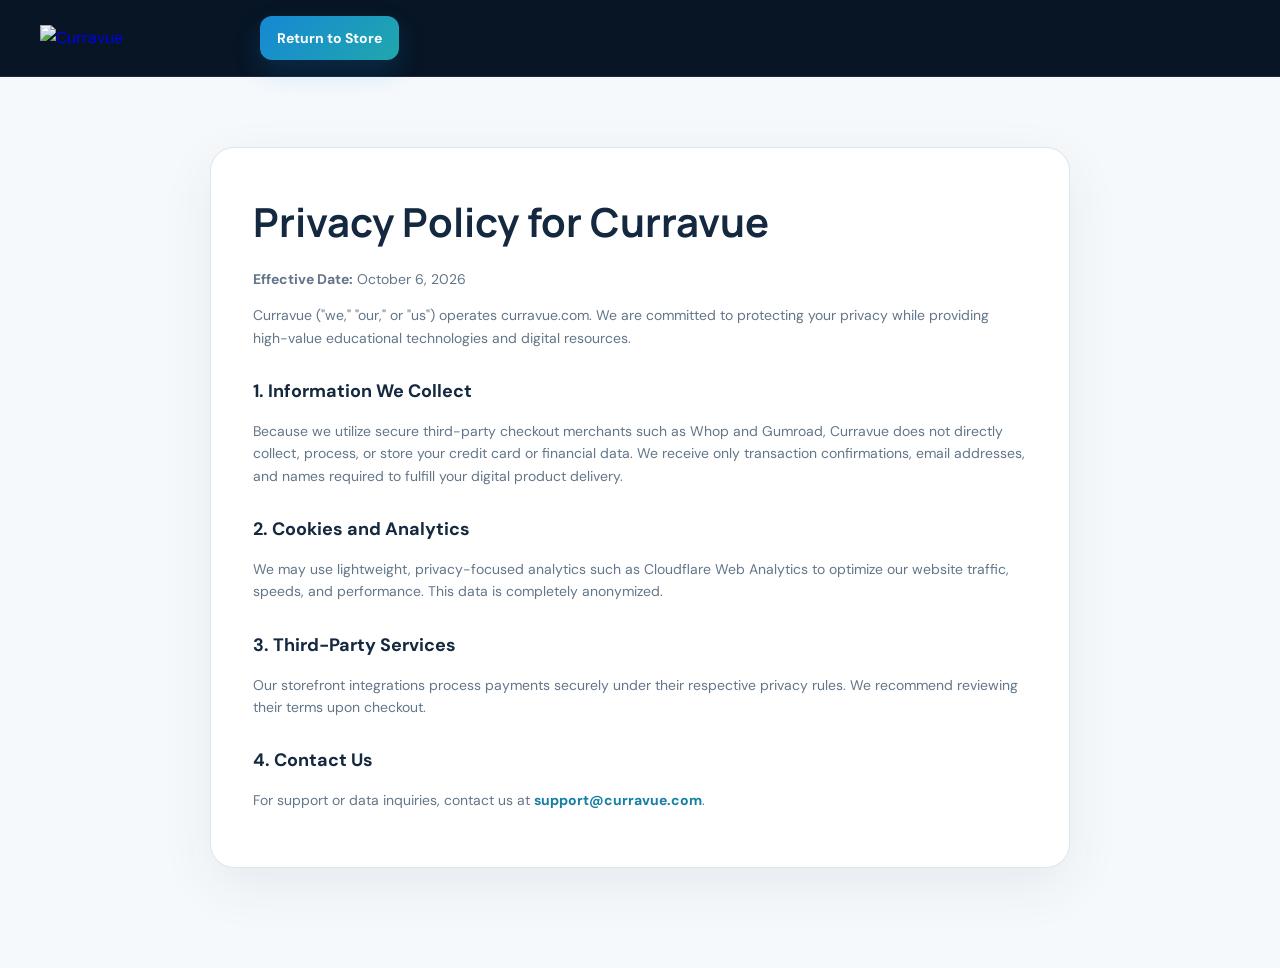
==== privacy.html @ 98f33135 "Add files via upload" ====
<!DOCTYPE html>
<html lang="en">
<head>
  <meta charset="UTF-8">
  <meta name="viewport" content="width=device-width, initial-scale=1.0">
  <title>Privacy Policy | Curravue</title>
  <link rel="preconnect" href="https://fonts.googleapis.com">
  <link rel="preconnect" href="https://fonts.gstatic.com" crossorigin>
  <link href="https://fonts.googleapis.com/css2?family=DM+Sans:wght@400;500;600;700&family=Manrope:wght@600;700;800&display=swap" rel="stylesheet">
  <link rel="stylesheet" href="styles.css">
</head>
<body class="legal-page">
  <header class="legal-header">
    <div class="container header-inner">
      <a class="brand" href="index.html"><img src="assets/curravue-logo.png" alt="Curravue"></a>
      <a class="header-cta" href="index.html">Return to Store</a>
    </div>
  </header>

  <main class="legal-main">
    <div class="container">
      <article class="legal-document">
        <h1>Privacy Policy for Curravue</h1>
        <p><strong>Effective Date:</strong> October 6, 2026</p>
        <p>Curravue ("we," "our," or "us") operates curravue.com. We are committed to protecting your privacy while providing high-value educational technologies and digital resources.</p>

        <h2>1. Information We Collect</h2>
        <p>Because we utilize secure third-party checkout merchants such as Whop and Gumroad, Curravue does not directly collect, process, or store your credit card or financial data. We receive only transaction confirmations, email addresses, and names required to fulfill your digital product delivery.</p>

        <h2>2. Cookies and Analytics</h2>
        <p>We may use lightweight, privacy-focused analytics such as Cloudflare Web Analytics to optimize our website traffic, speeds, and performance. This data is completely anonymized.</p>

        <h2>3. Third-Party Services</h2>
        <p>Our storefront integrations process payments securely under their respective privacy rules. We recommend reviewing their terms upon checkout.</p>

        <h2>4. Contact Us</h2>
        <p>For support or data inquiries, contact us at <a href="mailto:support@curravue.com">support@curravue.com</a>.</p>
      </article>
    </div>
  </main>
</body>
</html>
---- styles.css ----
:root{
  --bg:#071525;
  --bg-soft:#0b1d31;
  --surface:#0f253d;
  --surface-2:#112b47;
  --surface-light:#f6f9fc;
  --white:#ffffff;
  --ink:#eaf2f8;
  --muted:#9db0c2;
  --dark-ink:#102238;
  --dark-muted:#607286;
  --blue:#0b4a86;
  --blue-bright:#1688d4;
  --teal:#20a7ad;
  --teal-light:#6dd4cf;
  --sage:#a7b98f;
  --line:rgba(255,255,255,.10);
  --line-light:#dbe5ee;
  --shadow:0 24px 70px rgba(2,10,18,.32);
  --radius-xl:30px;
  --radius-lg:22px;
  --radius-md:16px;
  --container:1200px;
}

*{box-sizing:border-box}
html{scroll-behavior:smooth}
body{
  margin:0;
  font-family:"DM Sans",system-ui,sans-serif;
  background:var(--bg);
  color:var(--ink);
  line-height:1.6;
}
button,select,a{font:inherit}
button{cursor:pointer}
a{text-decoration:none}
img{max-width:100%;display:block}
svg{display:block}

.container{
  width:min(calc(100% - 40px),var(--container));
  margin-inline:auto;
}

.site-header{
  position:sticky;
  top:0;
  z-index:30;
  background:rgba(7,21,37,.88);
  backdrop-filter:blur(18px);
  border-bottom:1px solid var(--line);
}

.header-inner{
  min-height:82px;
  display:flex;
  align-items:center;
  gap:30px;
}

.brand img{
  width:190px;
  height:auto;
}

.primary-nav{
  display:flex;
  align-items:center;
  gap:28px;
  margin-left:auto;
}

.primary-nav a{
  color:#cbd8e4;
  font-size:14px;
  font-weight:600;
  transition:.2s ease;
}

.primary-nav a:hover{color:var(--white)}

.header-cta{
  color:var(--white);
  background:linear-gradient(135deg,var(--blue-bright),var(--teal));
  padding:11px 17px;
  border-radius:12px;
  font-size:14px;
  font-weight:700;
  box-shadow:0 12px 28px rgba(22,136,212,.2);
}

.mobile-toggle{
  display:none;
  margin-left:auto;
  width:42px;
  height:42px;
  border:1px solid var(--line);
  background:rgba(255,255,255,.04);
  border-radius:12px;
  padding:10px;
}

.mobile-toggle span{
  display:block;
  height:2px;
  background:#fff;
  margin:4px 0;
  border-radius:10px;
}

.hero{
  position:relative;
  overflow:hidden;
  padding:92px 0 84px;
  background:
    radial-gradient(circle at 88% 15%,rgba(32,167,173,.18),transparent 27%),
    radial-gradient(circle at 30% 110%,rgba(22,136,212,.18),transparent 30%);
}

.hero-grid{
  position:relative;
  z-index:2;
  display:grid;
  grid-template-columns:1.05fr .95fr;
  gap:70px;
  align-items:center;
}

.eyebrow,.section-kicker{
  display:inline-block;
  color:#72d4d3;
  font-size:12px;
  font-weight:800;
  text-transform:uppercase;
  letter-spacing:1.4px;
}

.hero h1,
.section-heading h2,
.value-copy h2,
.licensing-heading h2,
.support-panel h2{
  font-family:"Manrope",sans-serif;
  letter-spacing:-.04em;
}

.hero h1{
  margin:14px 0 20px;
  max-width:720px;
  font-size:clamp(44px,6vw,78px);
  line-height:1.02;
  color:#fff;
}

.hero-lead{
  max-width:680px;
  margin:0;
  color:#b8c7d5;
  font-size:19px;
  line-height:1.7;
}

.hero-actions{
  display:flex;
  flex-wrap:wrap;
  gap:12px;
  margin-top:30px;
}

.button{
  border:0;
  border-radius:13px;
  padding:13px 18px;
  font-weight:800;
  transition:transform .2s ease,box-shadow .2s ease,background .2s ease;
}

.button:hover{transform:translateY(-2px)}

.button-primary{
  color:#fff;
  background:linear-gradient(135deg,var(--blue-bright),var(--teal));
  box-shadow:0 12px 30px rgba(18,124,184,.28);
}

.button-secondary{
  color:#e8f2fa;
  border:1px solid var(--line);
  background:rgba(255,255,255,.05);
}

.trust-row{
  display:flex;
  flex-wrap:wrap;
  gap:18px;
  margin-top:24px;
  color:#8398ab;
  font-size:12px;
  font-weight:700;
}

.trust-row span{
  display:flex;
  align-items:center;
  gap:7px;
}

.trust-row span::before{
  content:"";
  width:6px;
  height:6px;
  border-radius:50%;
  background:var(--teal-light);
}

.hero-panel{
  border:1px solid rgba(255,255,255,.11);
  background:linear-gradient(180deg,rgba(20,49,78,.94),rgba(10,30,49,.96));
  border-radius:var(--radius-xl);
  padding:26px;
  box-shadow:var(--shadow);
}

.panel-top{
  display:flex;
  align-items:flex-start;
  justify-content:space-between;
  gap:18px;
  padding-bottom:22px;
  border-bottom:1px solid var(--line);
}

.panel-label{
  color:#79cad2;
  font-size:11px;
  font-weight:800;
  text-transform:uppercase;
  letter-spacing:1px;
}

.panel-top h2{
  margin:5px 0 0;
  font-size:20px;
  color:#fff;
}

.status-chip{
  flex:0 0 auto;
  display:flex;
  align-items:center;
  gap:7px;
  padding:7px 9px;
  border:1px solid rgba(104,221,177,.20);
  background:rgba(61,177,128,.08);
  color:#83ddb1;
  border-radius:999px;
  font-size:11px;
  font-weight:700;
}

.status-chip span{
  width:7px;
  height:7px;
  border-radius:50%;
  background:#60d394;
  box-shadow:0 0 0 4px rgba(96,211,148,.08);
}

.workflow{padding:24px 0}

.workflow-node{
  display:grid;
  grid-template-columns:48px 1fr;
  gap:14px;
  align-items:center;
}

.node-number{
  width:44px;
  height:44px;
  border-radius:14px;
  display:grid;
  place-items:center;
  background:rgba(41,164,184,.12);
  border:1px solid rgba(69,199,198,.16);
  color:#6bd1d2;
  font-size:12px;
  font-weight:800;
}

.workflow-node strong{
  display:block;
  color:#f2f7fb;
  font-size:14px;
}

.workflow-node p{
  margin:2px 0 0;
  color:#8ca2b6;
  font-size:12px;
}

.workflow-line{
  height:20px;
  width:1px;
  background:linear-gradient(180deg,#286884,#224158);
  margin-left:22px;
}

.protected-preview{
  display:grid;
  grid-template-columns:42px 1fr;
  gap:13px;
  align-items:start;
  padding:16px;
  border-radius:16px;
  border:1px solid rgba(255,255,255,.08);
  background:rgba(4,15,26,.38);
}

.protected-icon{
  width:38px;
  height:38px;
  border-radius:12px;
  display:grid;
  place-items:center;
  background:rgba(22,136,212,.12);
}

.protected-icon svg{
  width:18px;
  fill:#70c5ee;
}

.protected-preview strong{
  display:block;
  font-size:13px;
  color:#f1f7fb;
}

.protected-preview p{
  margin:4px 0 0;
  color:#879caf;
  font-size:12px;
}

.metrics-section{
  background:#fff;
  color:var(--dark-ink);
  border-bottom:1px solid var(--line-light);
}

.metrics-grid{
  display:grid;
  grid-template-columns:repeat(3,1fr);
  gap:1px;
  background:var(--line-light);
}

.metric-card{
  padding:34px 30px;
  background:#fff;
}

.metric-kicker{
  color:#718295;
  font-size:11px;
  text-transform:uppercase;
  letter-spacing:1.1px;
  font-weight:800;
}

.metric-card strong{
  display:block;
  margin:5px 0 8px;
  font-family:"Manrope",sans-serif;
  font-size:20px;
  color:#10243b;
}

.metric-card p{
  margin:0;
  font-size:13px;
  color:#6b7b8c;
}

.products-section{
  padding:88px 0 100px;
  background:var(--surface-light);
  color:var(--dark-ink);
}

.section-heading{
  display:grid;
  grid-template-columns:1.3fr .7fr;
  gap:44px;
  align-items:end;
  margin-bottom:30px;
}

.section-heading h2{
  margin:8px 0 0;
  font-size:clamp(32px,4vw,50px);
  line-height:1.1;
  color:#0e2035;
}

.section-heading p{
  margin:0;
  color:#6d7e8f;
  font-size:15px;
}

.products-section .section-kicker,
.licensing-section .section-kicker{
  color:#138f9d;
}

.product-filters{
  display:flex;
  flex-wrap:wrap;
  gap:9px;
  margin-bottom:28px;
}

.filter-button{
  border:1px solid #d7e2ea;
  background:#fff;
  color:#647586;
  padding:9px 13px;
  border-radius:999px;
  font-size:12px;
  font-weight:800;
}

.filter-button.active{
  color:#fff;
  border-color:#123b63;
  background:#123b63;
}

.product-grid{
  display:grid;
  grid-template-columns:repeat(3,minmax(0,1fr));
  gap:20px;
}

.product-card{
  position:relative;
  display:flex;
  flex-direction:column;
  min-height:100%;
  background:#fff;
  border:1px solid #dae4ec;
  border-radius:22px;
  padding:20px;
  box-shadow:0 15px 40px rgba(16,39,60,.06);
  transition:.2s ease;
  overflow:hidden;
}

.product-card:hover{
  transform:translateY(-4px);
  box-shadow:0 24px 55px rgba(16,39,60,.11);
  border-color:#c4d8e6;
}

.featured-card{
  border-color:#8fc8d4;
  box-shadow:0 20px 60px rgba(20,113,145,.12);
}

.featured-ribbon{
  position:absolute;
  top:17px;
  right:-31px;
  width:118px;
  text-align:center;
  padding:6px 0;
  transform:rotate(38deg);
  background:#0c769a;
  color:#fff;
  font-size:10px;
  font-weight:800;
  text-transform:uppercase;
  letter-spacing:.8px;
}

.product-visual{
  width:62px;
  height:62px;
  display:grid;
  place-items:center;
  border-radius:18px;
  margin-bottom:18px;
}

.product-visual svg{
  width:29px;
  height:29px;
  fill:currentColor;
}

.visual-blue{background:#e8f2ff;color:#1a70b9}
.visual-teal{background:#e4f8f6;color:#168f95}
.visual-gradient{background:linear-gradient(135deg,#e9f2ff,#e5fbf8);color:#0d7898}
.visual-violet{background:#f0edff;color:#6652b5}
.visual-gold{background:#fff4dc;color:#b77911}
.visual-slate{background:#edf2f5;color:#506c7d}

.product-topline{
  display:flex;
  justify-content:space-between;
  align-items:center;
  gap:8px;
  margin-bottom:8px;
}

.product-category{
  color:#567084;
  font-size:11px;
  font-weight:800;
  text-transform:uppercase;
  letter-spacing:.8px;
}

.protected-badge{
  border:1px solid #dbe6ee;
  color:#758697;
  background:#f8fafc;
  border-radius:999px;
  padding:4px 7px;
  font-size:9px;
  font-weight:800;
  text-transform:uppercase;
  letter-spacing:.4px;
}

.product-card h3{
  margin:0;
  font-family:"Manrope",sans-serif;
  font-size:21px;
  letter-spacing:-.02em;
  color:#0e2238;
}

.product-description{
  margin:9px 0 13px;
  color:#647587;
  font-size:13px;
  line-height:1.65;
}

.product-benefits{
  margin:0 0 20px;
  padding:0;
  list-style:none;
}

.product-benefits li{
  position:relative;
  padding-left:20px;
  margin:7px 0;
  color:#43596c;
  font-size:12px;
  font-weight:600;
}

.product-benefits li::before{
  content:"✓";
  position:absolute;
  left:0;
  color:#15999c;
  font-weight:900;
}

.purchase-panel{
  margin-top:auto;
  border-top:1px solid #e4ebf0;
  padding-top:16px;
}

.purchase-panel label{
  display:block;
  margin-bottom:6px;
  color:#6b7c8c;
  font-size:11px;
  font-weight:800;
  text-transform:uppercase;
  letter-spacing:.6px;
}

.tier-select{
  width:100%;
  border:1px solid #cedbe4;
  background:#fbfdff;
  color:#1d344a;
  border-radius:11px;
  padding:11px 12px;
  outline:none;
}

.tier-select:focus{
  border-color:#55abb7;
  box-shadow:0 0 0 3px rgba(32,167,173,.10);
}

.price-row{
  display:flex;
  justify-content:space-between;
  align-items:end;
  gap:12px;
  margin:15px 0;
}

.price-label{
  display:block;
  color:#8392a1;
  font-size:10px;
  font-weight:800;
  text-transform:uppercase;
  letter-spacing:.7px;
}

.dynamic-price{
  display:block;
  margin-top:1px;
  color:#0e3356;
  font-family:"Manrope",sans-serif;
  font-size:28px;
  line-height:1;
}

.license-copy{
  color:#7b8c9d;
  font-size:11px;
  font-weight:700;
}

.button-card{
  width:100%;
  color:#fff;
  background:#0d355a;
}

.button-card:hover{
  background:#0b2947;
  box-shadow:0 10px 28px rgba(13,53,90,.18);
}

.value-section{
  padding:96px 0;
  background:#081827;
}

.value-grid{
  display:grid;
  grid-template-columns:.8fr 1.2fr;
  gap:78px;
  align-items:start;
}

.value-copy{
  position:sticky;
  top:120px;
}

.value-copy h2{
  margin:9px 0 17px;
  font-size:clamp(32px,4vw,49px);
  line-height:1.08;
  color:#fff;
}

.value-copy p{
  color:#9fb0c0;
  font-size:15px;
}

.text-link{
  display:inline-flex;
  gap:8px;
  margin-top:13px;
  color:#68cdd0;
  font-weight:800;
  font-size:13px;
}

.value-points{
  border-top:1px solid var(--line);
}

.value-points article{
  display:grid;
  grid-template-columns:55px 1fr;
  gap:18px;
  padding:28px 0;
  border-bottom:1px solid var(--line);
}

.value-points article>span{
  color:#4a849c;
  font-family:"Manrope",sans-serif;
  font-weight:800;
}

.value-points h3{
  margin:0 0 6px;
  color:#f0f6fb;
  font-size:17px;
}

.value-points p{
  margin:0;
  color:#8fa2b4;
  font-size:13px;
}

.licensing-section{
  padding:88px 0 100px;
  background:#f4f8fb;
  color:var(--dark-ink);
}

.license-grid{
  display:grid;
  grid-template-columns:repeat(3,1fr);
  gap:18px;
}

.license-card{
  background:#fff;
  border:1px solid #d9e4ec;
  border-radius:22px;
  padding:26px;
}

.highlighted-license{
  border-color:#93ccd4;
  box-shadow:0 20px 50px rgba(28,123,147,.10);
}

.license-label{
  color:#138d9a;
  font-size:10px;
  font-weight:900;
  text-transform:uppercase;
  letter-spacing:1px;
}

.license-card h3{
  margin:8px 0 8px;
  font-family:"Manrope",sans-serif;
  font-size:21px;
  color:#11263d;
}

.license-card p{
  margin:0 0 22px;
  color:#697b8e;
  font-size:13px;
}

.license-card strong{
  color:#153e62;
  font-size:22px;
}

.support-section{
  padding:72px 0;
  background:#fff;
  color:var(--dark-ink);
}

.support-panel{
  display:flex;
  align-items:center;
  justify-content:space-between;
  gap:34px;
  padding:34px;
  border:1px solid #d9e6ed;
  border-radius:24px;
  background:
    radial-gradient(circle at 90% 20%,rgba(65,177,182,.09),transparent 24%),
    #f8fbfd;
}

.support-panel h2{
  margin:7px 0 6px;
  font-size:30px;
  color:#10243b;
}

.support-panel p{
  margin:0;
  color:#66798b;
}

.site-footer{
  padding:50px 0 24px;
  background:#06121e;
  border-top:1px solid rgba(255,255,255,.06);
}

.footer-grid{
  display:grid;
  grid-template-columns:1fr 1.4fr;
  gap:60px;
}

.footer-brand img{
  width:175px;
  filter:grayscale(1) brightness(1.7);
  opacity:.62;
}

.footer-brand p{
  max-width:350px;
  color:#73889a;
  font-size:12px;
}

.footer-links{
  display:grid;
  grid-template-columns:repeat(3,1fr);
  gap:32px;
}

.footer-links strong{
  display:block;
  margin-bottom:11px;
  color:#cbd6df;
  font-size:12px;
}

.footer-links a{
  display:block;
  margin:7px 0;
  color:#708597;
  font-size:12px;
}

.footer-links a:hover{color:#c8d8e4}

.footer-bottom{
  display:flex;
  justify-content:space-between;
  gap:20px;
  margin-top:40px;
  padding-top:18px;
  border-top:1px solid rgba(255,255,255,.06);
  color:#536b7f;
  font-size:10px;
}

.toast{
  position:fixed;
  right:22px;
  bottom:22px;
  z-index:60;
  max-width:340px;
  transform:translateY(120px);
  opacity:0;
  transition:.25s ease;
  padding:13px 15px;
  border:1px solid rgba(255,255,255,.12);
  border-radius:13px;
  background:#0d2941;
  box-shadow:0 20px 45px rgba(3,12,19,.25);
  color:#eaf4fa;
  font-size:12px;
  pointer-events:none;
}

.toast.show{
  transform:translateY(0);
  opacity:1;
}

.product-card.hidden{display:none}

.legal-page{
  min-height:100vh;
  background:#f6f9fc;
  color:#14283f;
}

.legal-header{
  background:#071525;
  border-bottom:1px solid rgba(255,255,255,.08);
}

.legal-header .header-inner{
  min-height:76px;
}

.legal-main{
  padding:70px 0 100px;
}

.legal-document{
  max-width:860px;
  margin:0 auto;
  background:#fff;
  border:1px solid #dce6ed;
  border-radius:24px;
  padding:42px;
  box-shadow:0 18px 55px rgba(15,39,61,.07);
}

.legal-document h1{
  margin:0 0 8px;
  font-family:"Manrope",sans-serif;
  font-size:40px;
}

.legal-document h2{
  margin:28px 0 8px;
  font-size:18px;
}

.legal-document p,.legal-document li{
  color:#637689;
  font-size:14px;
}

.legal-document a{
  color:#147ea4;
  font-weight:700;
}

@media (max-width:1020px){
  .product-grid{grid-template-columns:repeat(2,minmax(0,1fr))}
  .hero-grid,.value-grid{grid-template-columns:1fr}
  .hero-grid{gap:42px}
  .value-copy{position:static}
  .section-heading{grid-template-columns:1fr}
}

@media (max-width:760px){
  .header-cta{display:none}
  .mobile-toggle{display:block}
  .primary-nav{
    display:none;
    position:absolute;
    top:82px;
    left:20px;
    right:20px;
    margin:0;
    padding:16px;
    flex-direction:column;
    align-items:stretch;
    background:#0d2338;
    border:1px solid var(--line);
    border-radius:16px;
    box-shadow:var(--shadow);
  }
  .primary-nav.open{display:flex}
  .brand img{width:160px}
  .hero{padding:64px 0}
  .hero h1{font-size:46px}
  .metrics-grid,.license-grid,.product-grid,.footer-grid,.footer-links{grid-template-columns:1fr}
  .metrics-grid{gap:0}
  .support-panel{align-items:flex-start;flex-direction:column}
  .footer-bottom{flex-direction:column}
  .legal-document{padding:26px}
}

@media (max-width:470px){
  .container{width:min(calc(100% - 28px),var(--container))}
  .hero h1{font-size:39px}
  .hero-panel{padding:18px}
  .panel-top{flex-direction:column}
  .product-card{padding:17px}
}
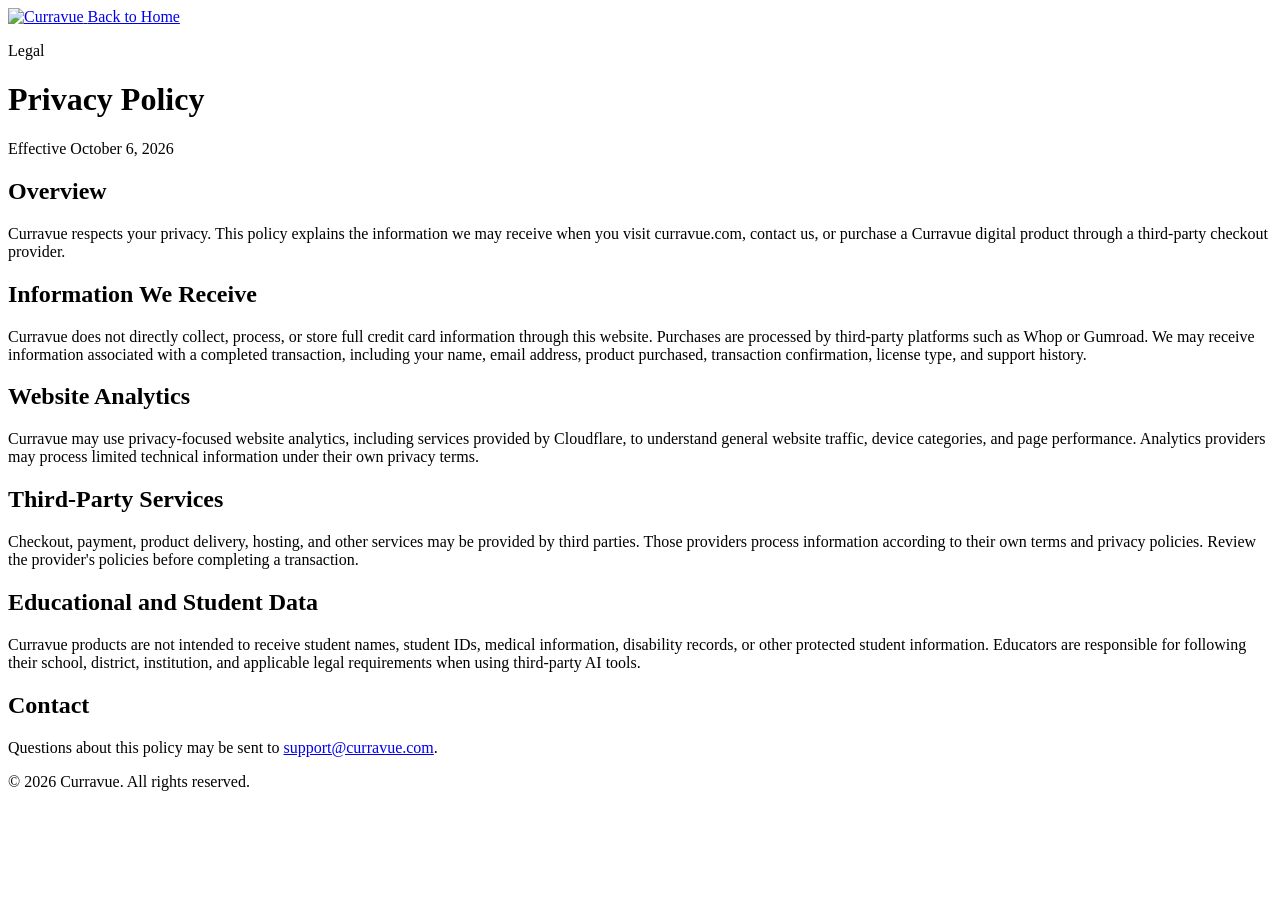
==== commit 71e4d586: "Add files via upload" ====
--- a/privacy.html
+++ b/privacy.html
@@ -1,42 +1,80 @@
 <!DOCTYPE html>
 <html lang="en">
 <head>
-  <meta charset="UTF-8">
-  <meta name="viewport" content="width=device-width, initial-scale=1.0">
+  <meta charset="UTF-8" />
+  <meta name="viewport" content="width=device-width, initial-scale=1.0" />
   <title>Privacy Policy | Curravue</title>
-  <link rel="preconnect" href="https://fonts.googleapis.com">
-  <link rel="preconnect" href="https://fonts.gstatic.com" crossorigin>
-  <link href="https://fonts.googleapis.com/css2?family=DM+Sans:wght@400;500;600;700&family=Manrope:wght@600;700;800&display=swap" rel="stylesheet">
-  <link rel="stylesheet" href="styles.css">
+  <meta name="description" content="Curravue Privacy Policy." />
+  <link rel="icon" href="favicon.svg" type="image/svg+xml" />
+  <script src="https://cdn.tailwindcss.com"></script>
 </head>
-<body class="legal-page">
-  <header class="legal-header">
-    <div class="container header-inner">
-      <a class="brand" href="index.html"><img src="assets/curravue-logo.png" alt="Curravue"></a>
-      <a class="header-cta" href="index.html">Return to Store</a>
+<body class="bg-slate-50 text-slate-900 antialiased">
+  <header class="border-b border-slate-200 bg-white">
+    <div class="mx-auto flex max-w-5xl items-center justify-between px-5 py-5">
+      <a href="index.html">
+        <img src="assets/curravue-logo.jpg" alt="Curravue" class="h-11 w-auto rounded-md object-contain" />
+      </a>
+      <a href="index.html" class="font-semibold text-indigo-600 hover:text-indigo-700">Back to Home</a>
     </div>
   </header>
 
-  <main class="legal-main">
-    <div class="container">
-      <article class="legal-document">
-        <h1>Privacy Policy for Curravue</h1>
-        <p><strong>Effective Date:</strong> October 6, 2026</p>
-        <p>Curravue ("we," "our," or "us") operates curravue.com. We are committed to protecting your privacy while providing high-value educational technologies and digital resources.</p>
+  <main class="mx-auto max-w-4xl px-5 py-16">
+    <p class="text-sm font-bold uppercase tracking-widest text-indigo-600">Legal</p>
+    <h1 class="mt-3 text-4xl font-black tracking-tight">Privacy Policy</h1>
+    <p class="mt-3 text-slate-500">Effective October 6, 2026</p>
 
-        <h2>1. Information We Collect</h2>
-        <p>Because we utilize secure third-party checkout merchants such as Whop and Gumroad, Curravue does not directly collect, process, or store your credit card or financial data. We receive only transaction confirmations, email addresses, and names required to fulfill your digital product delivery.</p>
+    <div class="mt-10 space-y-9 text-slate-700 leading-7">
+      <section>
+        <h2 class="text-2xl font-black text-slate-950">Overview</h2>
+        <p class="mt-3">
+          Curravue respects your privacy. This policy explains the information we may receive when you visit curravue.com, contact us, or purchase a Curravue digital product through a third-party checkout provider.
+        </p>
+      </section>
 
-        <h2>2. Cookies and Analytics</h2>
-        <p>We may use lightweight, privacy-focused analytics such as Cloudflare Web Analytics to optimize our website traffic, speeds, and performance. This data is completely anonymized.</p>
+      <section>
+        <h2 class="text-2xl font-black text-slate-950">Information We Receive</h2>
+        <p class="mt-3">
+          Curravue does not directly collect, process, or store full credit card information through this website. Purchases are processed by third-party platforms such as Whop or Gumroad. We may receive information associated with a completed transaction, including your name, email address, product purchased, transaction confirmation, license type, and support history.
+        </p>
+      </section>
 
-        <h2>3. Third-Party Services</h2>
-        <p>Our storefront integrations process payments securely under their respective privacy rules. We recommend reviewing their terms upon checkout.</p>
+      <section>
+        <h2 class="text-2xl font-black text-slate-950">Website Analytics</h2>
+        <p class="mt-3">
+          Curravue may use privacy-focused website analytics, including services provided by Cloudflare, to understand general website traffic, device categories, and page performance. Analytics providers may process limited technical information under their own privacy terms.
+        </p>
+      </section>
 
-        <h2>4. Contact Us</h2>
-        <p>For support or data inquiries, contact us at <a href="mailto:support@curravue.com">support@curravue.com</a>.</p>
-      </article>
+      <section>
+        <h2 class="text-2xl font-black text-slate-950">Third-Party Services</h2>
+        <p class="mt-3">
+          Checkout, payment, product delivery, hosting, and other services may be provided by third parties. Those providers process information according to their own terms and privacy policies. Review the provider's policies before completing a transaction.
+        </p>
+      </section>
+
+      <section>
+        <h2 class="text-2xl font-black text-slate-950">Educational and Student Data</h2>
+        <p class="mt-3">
+          Curravue products are not intended to receive student names, student IDs, medical information, disability records, or other protected student information. Educators are responsible for following their school, district, institution, and applicable legal requirements when using third-party AI tools.
+        </p>
+      </section>
+
+      <section>
+        <h2 class="text-2xl font-black text-slate-950">Contact</h2>
+        <p class="mt-3">
+          Questions about this policy may be sent to
+          <a href="mailto:support@curravue.com" class="font-semibold text-indigo-600 hover:underline">support@curravue.com</a>.
+        </p>
+      </section>
     </div>
   </main>
+
+  <footer class="border-t border-slate-200 bg-white">
+    <div class="mx-auto max-w-4xl px-5 py-8 text-sm text-slate-500">
+      © <span id="year"></span> Curravue. All rights reserved.
+    </div>
+  </footer>
+
+  <script>document.getElementById("year").textContent = new Date().getFullYear();</script>
 </body>
 </html>
